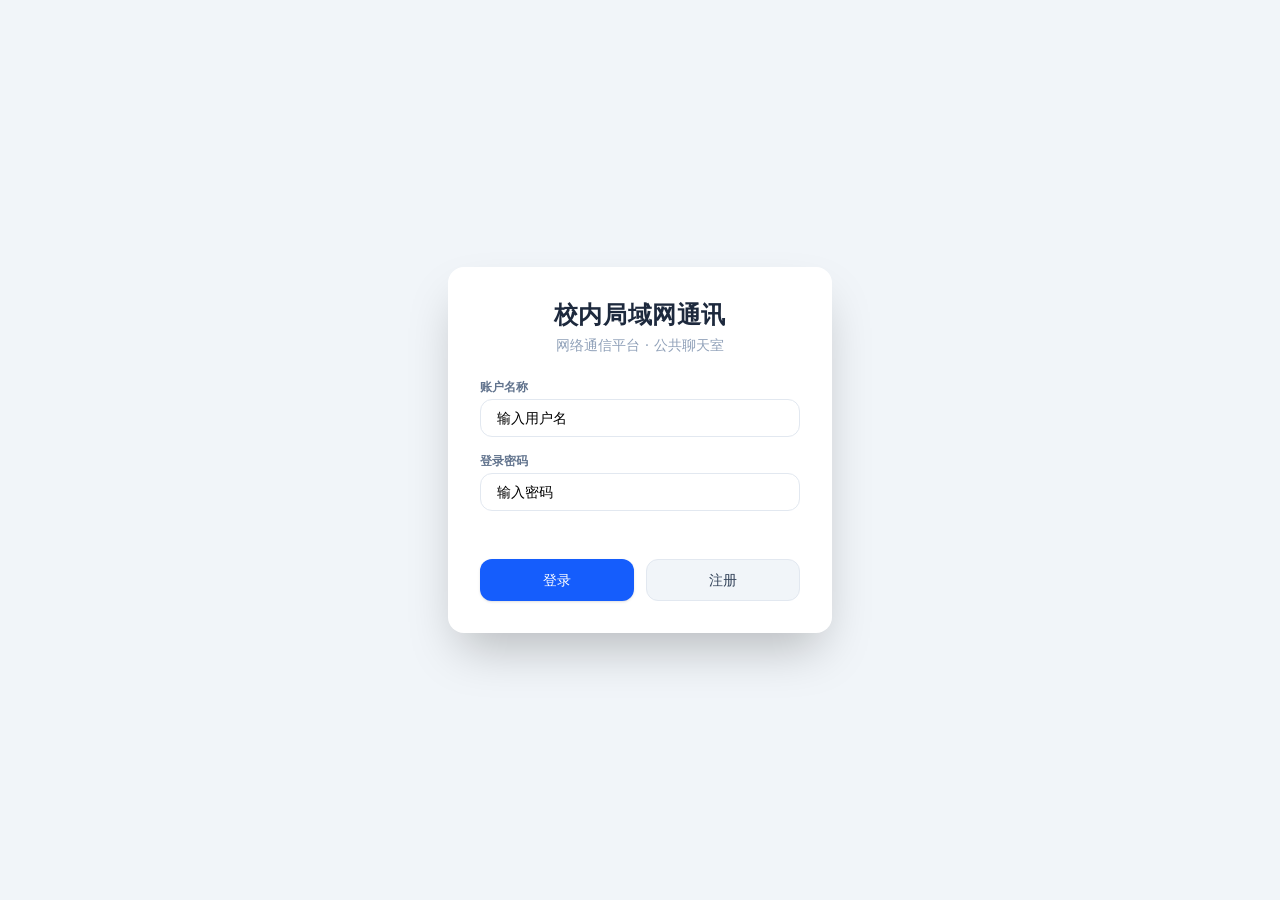
==== accounts.html @ 06215c31 "统一使用lanchat_auth_token，增强登录状态检查和错误日志记录" ====
<!DOCTYPE html>
<html lang="zh-CN">
<head>
    <meta charset="UTF-8">
    <meta name="viewport" content="width=device-width, initial-scale=1.0">
    <title>账户管理</title>
    <script src="./tailwind.js"></script>
    <style>
        * {
            margin: 0;
            padding: 0;
            box-sizing: border-box;
        }

        body {
            font-family: -apple-system, BlinkMacSystemFont, "Segoe UI", Roboto, sans-serif;
            background-size: cover;
            background-position: center;
            background-attachment: fixed;
            height: 100vh;
            display: flex;
            align-items: center;
            justify-content: center;
        }

        .container {
            background: rgba(255, 255, 255, 0.95);
            border-radius: 16px;
            padding: 40px;
            width: 90%;
            max-width: 500px;
            box-shadow: 0 20px 60px rgba(0, 0, 0, 0.3);
            position: relative;
        }

        .profile-section {
            display: flex;
            gap: 20px;
            margin-bottom: 30px;
        }

        .avatar-container {
            flex-shrink: 0;
            position: relative;
        }

        .avatar {
            width: 72px;
            height: 72px;
            border-radius: 50%;
            background: linear-gradient(135deg, #667eea 0%, #764ba2 100%);
            display: flex;
            align-items: center;
            justify-content: center;
            color: white;
            font-size: 28px;
            font-weight: 700;
            background-size: cover;
            background-position: center;
            cursor: pointer;
            border: 3px solid #fff;
            box-shadow: 0 6px 18px rgba(0,0,0,0.12);
            transition: transform 0.18s ease;
        }

        .avatar:hover {
            transform: scale(1.05);
        }

        .info-section {
            display: flex;
            flex-direction: column;
            justify-content: center;
            flex: 1;
        }

        .username-container {
            margin-bottom: 8px;
        }

        .username-label {
            display: none;
            font-size: 12px;
            color: #666;
            margin-bottom: 4px;
        }

        .username {
            font-size: 24px;
            font-weight: 600;
            color: #333;
            outline: none;
            border: none;
            background: transparent;
            width: 100%;
            cursor: pointer;
            padding: 4px 0;
        }

        .username:focus {
            background: rgba(102, 126, 234, 0.1);
            border-radius: 4px;
            padding: 4px 8px;
        }

        .signature-container {
            margin-bottom: 0;
        }

        .signature-label {
            display: none;
            font-size: 12px;
            color: #666;
            margin-bottom: 4px;
        }

        .signature {
            font-size: 14px;
            color: #999;
            outline: none;
            border: none;
            background: transparent;
            width: 100%;
            cursor: pointer;
            padding: 4px 0;
            white-space: nowrap;
            overflow: hidden;
            text-overflow: ellipsis;
        }

        .signature:focus {
            background: rgba(102, 126, 234, 0.1);
            border-radius: 4px;
            padding: 4px 8px;
            white-space: normal;
            overflow: visible;
        }

        .button-group {
            position: absolute;
            bottom: 20px;
            width: calc(100% - 80px);
            display: flex;
            gap: 12px;
            justify-content: space-between;
        }

        .btn {
            padding: 10px 16px;
            border: none;
            border-radius: 8px;
            font-size: 14px;
            font-weight: 500;
            cursor: pointer;
            transition: all 0.2s;
            display: flex;
            align-items: center;
            justify-content: center;
            gap: 6px;
        }

        .btn-modify {
            background: linear-gradient(135deg, #667eea 0%, #764ba2 100%);
            color: white;
        }

        .btn-modify:hover {
            transform: translateY(-2px);
            box-shadow: 0 8px 20px rgba(102, 126, 234, 0.4);
        }

        .btn-save {
            background: linear-gradient(135deg, #667eea 0%, #764ba2 100%);
            color: white;
            margin-left: auto;
        }

        .btn-save:hover:not(:disabled) {
            transform: translateY(-2px);
            box-shadow: 0 8px 20px rgba(102, 126, 234, 0.4);
        }

        .btn-save:disabled {
            opacity: 0.5;
            cursor: not-allowed;
        }

        .btn-back {
            background: #f8fafc;
            color: #374151;
            position: absolute;
            top: 18px;
            left: 18px;
            width: 40px;
            height: 40px;
            padding: 0;
            display: flex;
            align-items: center;
            justify-content: center;
            border-radius: 10px;
            box-shadow: 0 6px 18px rgba(0,0,0,0.08);
            transition: transform 220ms cubic-bezier(.2,.8,.2,1), background 200ms ease, box-shadow 200ms ease;
            will-change: transform;
        }

        .btn-back:hover {
            transform: translateY(-4px) rotate(-6deg) scale(1.02);
            background: linear-gradient(90deg, #ffffff, #f3f4f6);
            box-shadow: 0 10px 26px rgba(0,0,0,0.12);
        }

        .btn-back:active {
            transform: translateY(0) rotate(0) scale(0.985);
            box-shadow: 0 5px 14px rgba(0,0,0,0.08);
        }

        .avatar-upload-btn {
            position: absolute;
            right: -6px;
            bottom: -6px;
            border: none;
            background: #ffffff;
            border-radius: 50%;
            width: 28px;
            height: 28px;
            display: flex;
            align-items: center;
            justify-content: center;
            box-shadow: 0 6px 18px rgba(0,0,0,0.12);
            cursor: pointer;
            transition: transform 0.18s ease;
            font-size: 12px;
        }

        .avatar-upload-btn:hover { transform: translateY(-2px); }

        #backgroundInput {
            display: none;
        }

        .loading-overlay {
            display: none;
            position: fixed;
            top: 0;
            left: 0;
            right: 0;
            bottom: 0;
            background: rgba(0, 0, 0, 0.5);
            z-index: 1000;
        }

        .loading-overlay.show {
            display: flex;
            align-items: center;
            justify-content: center;
        }

        .spinner {
            width: 40px;
            height: 40px;
            border: 4px solid rgba(255, 255, 255, 0.3);
            border-top: 4px solid white;
            border-radius: 50%;
            animation: spin 1s linear infinite;
        }

        @keyframes spin {
            to { transform: rotate(360deg); }
        }

        .toast {
            position: fixed;
            bottom: 20px;
            left: 50%;
            transform: translateX(-50%);
            background: #333;
            color: white;
            padding: 12px 20px;
            border-radius: 8px;
            opacity: 0;
            transition: opacity 0.3s;
            z-index: 999;
        }

        .toast.show {
            opacity: 1;
        }

        .toast.success {
            background: #4caf50;
        }

        .toast.error {
            background: #f44336;
        }
    </style>
</head>
<body>
    <button class="btn-back" id="backBtn" onclick="goBack()">
        <svg width="18" height="18" viewBox="0 0 24 24" fill="none" xmlns="http://www.w3.org/2000/svg">
            <path d="M15 18L9 12L15 6" stroke="currentColor" stroke-width="2" stroke-linecap="round" stroke-linejoin="round"/>
        </svg>
    </button>

    <div class="container">
        <div class="profile-section">
            <div class="avatar-container">
                <div style="position:relative;">
                    <div id="avatarImg" class="avatar" role="img" aria-label="头像"></div>
                    <button id="avatarUploadBtn" class="avatar-upload-btn" title="更换头像">✎</button>
                </div>
            </div>
            <div class="info-section">
                <div class="username-container">
                    <label class="username-label">账号名</label>
                    <input type="text" id="username" class="username" readonly>
                </div>
                <div class="signature-container">
                    <label class="signature-label">个性签名</label>
                    <input type="text" id="signature" class="signature" placeholder="添加个性签名...">
                </div>
            </div>
        </div>
    </div>

    <div class="button-group">
        <div style="display:flex;gap:8px;align-items:center">
            <button class="btn btn-modify" id="changeBgBtn">修改背景</button>
            <button class="btn btn-modify" id="changeAvatarBtn">修改头像</button>
        </div>
        <button class="btn btn-save" id="saveBtn" onclick="saveUserInfo()" disabled>保存</button>
    </div>

    <input type="file" id="backgroundInput" accept="image/*" style="display:none" onchange="uploadBackground(event)">
    <input type="file" id="avatarInput" accept="image/*" style="display:none" onchange="uploadAvatar(event)">

    <div class="loading-overlay" id="loadingOverlay">
        <div class="spinner"></div>
    </div>

    <div class="toast" id="toast"></div>

    <script>
        let currentUser = null;
        let originalSignature = '';
        let backgroundFile = null;
        let avatarFile = null;
        let originalUsername = '';

        function checkForChanges() {
            const saveBtn = document.getElementById('saveBtn');
            if (!saveBtn) return;
            const usernameEl = document.getElementById('username');
            const signatureEl = document.getElementById('signature');
            const username = usernameEl ? (usernameEl.value || '').trim() : '';
            const signature = signatureEl ? (signatureEl.value || '') : '';

            // 禁用条件：无任何改动 或 用户名为空
            const changed = (username !== originalUsername) || (signature !== originalSignature) || !!avatarFile || !!backgroundFile;
            if (!username) {
                saveBtn.disabled = true;
                return;
            }
            saveBtn.disabled = !changed;
        }

        async function init() {
            const urlParams = new URLSearchParams(window.location.search);
            const profileUser = urlParams.get('user'); // 要查看的用户名（可选）

            // 使用与 index.html 一致的 key
            const token = localStorage.getItem('lanchat_auth_token');
            const loggedInUser = localStorage.getItem('lanchat_auth_user');

            // 如果既没有 token 也没有指定要查看的用户，则跳转回登录页
            if (!token && !profileUser) {
                window.location.href = 'index.html';
                return;
            }

            // 编辑模式：当没有传入 profileUser，或 profileUser 与已登录用户相同时，允许编辑
            const editMode = !profileUser || (loggedInUser && profileUser === loggedInUser);

            try {
                let response;
                // 确定要查询的用户名
                let queryUsername = profileUser || loggedInUser;
                
                if (!queryUsername) {
                    showToast('无法确定用户信息', 'error');
                    window.location.href = 'index.html';
                    return;
                }
                
                // 统一使用username参数查询，提高兼容性
                response = await fetch(`/api/user/info?username=${encodeURIComponent(queryUsername)}`, {
                    headers: token ? { 'Authorization': `Bearer ${token}` } : {}
                });

                if (response.ok) {
                    const user = await response.json();
                    currentUser = user;
                    originalSignature = user.signature || '';

                    document.getElementById('username').value = user.username;
                    originalUsername = user.username;
                    document.getElementById('signature').value = user.signature || '';

                    // 设置背景
                    if (user.background_url) {
                        document.body.style.backgroundImage = `url('${user.background_url}')`;
                    } else {
                        document.body.style.background = 'linear-gradient(135deg, #667eea 0%, #764ba2 100%)';
                    }

                    // 设置头像（使用 div 作为头像容器，支持背景图与首字母）
                    const avatarEl = document.getElementById('avatarImg');
                    if (user.avatar_url) {
                        avatarEl.style.backgroundImage = `url('${user.avatar_url}')`;
                        avatarEl.textContent = '';
                    } else {
                        avatarEl.style.backgroundImage = 'linear-gradient(135deg, #667eea 0%, #764ba2 100%)';
                        avatarEl.textContent = user.username.charAt(0).toUpperCase();
                    }

                    // 根据是否为本人决定是否允许编辑和显示控件
                    const usernameEl = document.getElementById('username');
                    const signatureEl = document.getElementById('signature');
                    const changeBgBtn = document.getElementById('changeBgBtn');
                    const changeAvatarBtn = document.getElementById('changeAvatarBtn');
                    const avatarUploadBtn = document.getElementById('avatarUploadBtn');
                    const saveBtn = document.getElementById('saveBtn');

                    if (usernameEl) usernameEl.readOnly = !editMode;
                    if (signatureEl) signatureEl.readOnly = !editMode;

                    if (!editMode) {
                        if (changeBgBtn) changeBgBtn.style.display = 'none';
                        if (changeAvatarBtn) changeAvatarBtn.style.display = 'none';
                        if (avatarUploadBtn) avatarUploadBtn.style.display = 'none';
                        if (saveBtn) saveBtn.style.display = 'none';
                    } else {
                        if (changeBgBtn) changeBgBtn.style.display = '';
                        if (changeAvatarBtn) changeAvatarBtn.style.display = '';
                        if (avatarUploadBtn) avatarUploadBtn.style.display = '';
                        if (saveBtn) saveBtn.style.display = '';
                    }

                    // 初始化保存按钮状态
                    checkForChanges();
                } else {
                    // 不能成功获取用户信息
                    if (profileUser) {
                        // 如果是在查看他人主页，提供降级展示（只显示用户名首字母），并禁用编辑控件
                        showToast('加载用户信息失败，显示公开信息（如有）', 'error');
                        document.getElementById('username').value = profileUser;
                        originalUsername = profileUser;
                        document.getElementById('signature').value = '';
                        const avatarEl = document.getElementById('avatarImg');
                        avatarEl.style.backgroundImage = 'linear-gradient(135deg, #667eea 0%, #764ba2 100%)';
                        avatarEl.textContent = profileUser.charAt(0).toUpperCase();

                        const changeBgBtn = document.getElementById('changeBgBtn');
                        const changeAvatarBtn = document.getElementById('changeAvatarBtn');
                        const avatarUploadBtn = document.getElementById('avatarUploadBtn');
                        const saveBtn = document.getElementById('saveBtn');
                        if (changeBgBtn) changeBgBtn.style.display = 'none';
                        if (changeAvatarBtn) changeAvatarBtn.style.display = 'none';
                        if (avatarUploadBtn) avatarUploadBtn.style.display = 'none';
                        if (saveBtn) saveBtn.style.display = 'none';
                        checkForChanges();
                    } else {
                        showToast('加载用户信息失败', 'error');
                        window.location.href = 'index.html';
                    }
                }
            } catch (error) {
                console.error('Error:', error);
                if (profileUser) {
                    showToast('加载失败，显示公开信息（离线）', 'error');
                    document.getElementById('username').value = profileUser;
                    originalUsername = profileUser;
                    document.getElementById('signature').value = '';
                    const avatarEl = document.getElementById('avatarImg');
                    avatarEl.style.backgroundImage = 'linear-gradient(135deg, #667eea 0%, #764ba2 100%)';
                    avatarEl.textContent = profileUser.charAt(0).toUpperCase();
                    const changeBgBtn = document.getElementById('changeBgBtn');
                    const changeAvatarBtn = document.getElementById('changeAvatarBtn');
                    const avatarUploadBtn = document.getElementById('avatarUploadBtn');
                    const saveBtn = document.getElementById('saveBtn');
                    if (changeBgBtn) changeBgBtn.style.display = 'none';
                    if (changeAvatarBtn) changeAvatarBtn.style.display = 'none';
                    if (avatarUploadBtn) avatarUploadBtn.style.display = 'none';
                    if (saveBtn) saveBtn.style.display = 'none';
                    checkForChanges();
                } else {
                    showToast('加载失败，请重试', 'error');
                    window.location.href = 'index.html';
                }
            }
        }

        async function saveUserInfo() {
            const token = localStorage.getItem('lanchat_auth_token');
            const signature = document.getElementById('signature').value;
            const username = document.getElementById('username').value.trim();

            // 检查登录状态
            if (!token) {
                console.error('Token 缺失。localStorage 内容:', {
                    token: localStorage.getItem('lanchat_auth_token'),
                    user: localStorage.getItem('lanchat_auth_user'),
                    allKeys: Object.keys(localStorage)
                });
                showToast('登录已过期，请重新登录', 'error');
                setTimeout(() => {
                    window.location.href = 'index.html';
                }, 1500);
                return;
            }

            // 检查是否有改动（用户名/签名/头像/背景）
            if (username === originalUsername && signature === originalSignature && !avatarFile && !backgroundFile) {
                showToast('没有改动', 'error');
                return;
            }

            showLoading(true);

            try {
                // 保存用户名和签名
                if (username !== originalUsername) {
                    if (!username) {
                        showToast('用户名不能为空', 'error');
                        showLoading(false);
                        return;
                    }
                    const resp = await fetch('/api/user/update', {
                        method: 'POST',
                        headers: {
                            'Authorization': `Bearer ${token}`,
                            'Content-Type': 'application/json'
                        },
                        body: JSON.stringify({ username })
                    });

                    if (!resp.ok) {
                        showToast('更新用户名失败', 'error');
                        showLoading(false);
                        return;
                    }
                    originalUsername = username;
                }

                if (signature !== originalSignature) {
                    const response = await fetch('/api/user/update', {
                        method: 'POST',
                        headers: {
                            'Authorization': `Bearer ${token}`,
                            'Content-Type': 'application/json'
                        },
                        body: JSON.stringify({ signature })
                    });

                    if (!response.ok) {
                        showToast('更新签名失败', 'error');
                        showLoading(false);
                        return;
                    }
                    originalSignature = signature;
                }

                // 保存头像（如果有新上传的）
                if (avatarFile) {
                    const formA = new FormData();
                    formA.append('avatar', avatarFile);
                    const respA = await fetch('/api/user/avatar', {
                        method: 'POST',
                        headers: { 'Authorization': `Bearer ${token}` },
                        body: formA
                    });
                    if (!respA.ok) {
                        showToast('上传头像失败', 'error');
                        showLoading(false);
                        return;
                    }
                    avatarFile = null;
                }

                // 保存背景（如果有新上传的）
                if (backgroundFile) {
                    const formB = new FormData();
                    formB.append('background', backgroundFile);
                    const respB = await fetch('/api/user/background', {
                        method: 'POST',
                        headers: { 'Authorization': `Bearer ${token}` },
                        body: formB
                    });
                    if (!respB.ok) {
                        showToast('上传背景失败', 'error');
                        showLoading(false);
                        return;
                    }
                    backgroundFile = null;
                }

                showToast('保存成功', 'success');
            } catch (err) {
                console.error(err);
                showToast('保存失败，请重试', 'error');
            } finally {
                showLoading(false);
            }
        }

        // 绑定交互控件（脚本在 body 末尾加载，元素已存在）
        document.getElementById('changeBgBtn').addEventListener('click', () => document.getElementById('backgroundInput').click());
        document.getElementById('changeAvatarBtn').addEventListener('click', () => document.getElementById('avatarInput').click());
        document.getElementById('avatarUploadBtn').addEventListener('click', () => document.getElementById('avatarInput').click());
        // 允许编辑用户名
        const usernameEl = document.getElementById('username');
        const signatureEl = document.getElementById('signature');
        if (usernameEl) {
            usernameEl.removeAttribute('readonly');
            usernameEl.addEventListener('input', checkForChanges);
        }
        if (signatureEl) {
            signatureEl.addEventListener('input', checkForChanges);
        }
        // 初始按钮状态
        const saveBtn = document.getElementById('saveBtn');
        if (saveBtn) saveBtn.disabled = true;

        async function uploadBackground(event) {
            const file = event.target.files[0];
            if (!file) return;

            // 验证文件类型
            if (!file.type.startsWith('image/')) {
                showToast('请选择图片文件', 'error');
                return;
            }

            // 验证文件大小（限制5MB）
            if (file.size > 5 * 1024 * 1024) {
                showToast('图片大小不能超过5MB', 'error');
                return;
            }

            // 预览背景
            const reader = new FileReader();
            reader.onload = (e) => {
                document.body.style.backgroundImage = `url('${e.target.result}')`;
                backgroundFile = file;
                checkForChanges();
            };
            reader.readAsDataURL(file);

            // 清空input以便下次选择相同文件
            event.target.value = '';
        }

        async function uploadAvatar(event) {
            const file = event.target.files[0];
            if (!file) return;

            if (!file.type.startsWith('image/')) {
                showToast('请选择图片文件', 'error');
                return;
            }

            if (file.size > 5 * 1024 * 1024) {
                showToast('图片大小不能超过5MB', 'error');
                return;
            }

            const reader = new FileReader();
            reader.onload = (e) => {
                const avatarEl = document.getElementById('avatarImg');
                avatarEl.style.backgroundImage = `url('${e.target.result}')`;
                avatarEl.textContent = '';
                avatarFile = file;
                checkForChanges();
            };
            reader.readAsDataURL(file);

            event.target.value = '';
        }

        function showLoading(show) {
            const overlay = document.getElementById('loadingOverlay');
            if (show) {
                overlay.classList.add('show');
                document.getElementById('saveBtn').disabled = true;
            } else {
                overlay.classList.remove('show');
                // 恢复根据改动计算的保存按钮状态
                checkForChanges();
            }
        }

        function showToast(message, type = 'success') {
            const toast = document.getElementById('toast');
            toast.textContent = message;
            toast.className = `toast ${type} show`;
            setTimeout(() => {
                toast.classList.remove('show');
            }, 3000);
        }

        function goBack() {
            window.location.href = 'index.html';
        }

        // 页面加载时初始化
        document.addEventListener('DOMContentLoaded', init);
    </script>
</body>
</html>
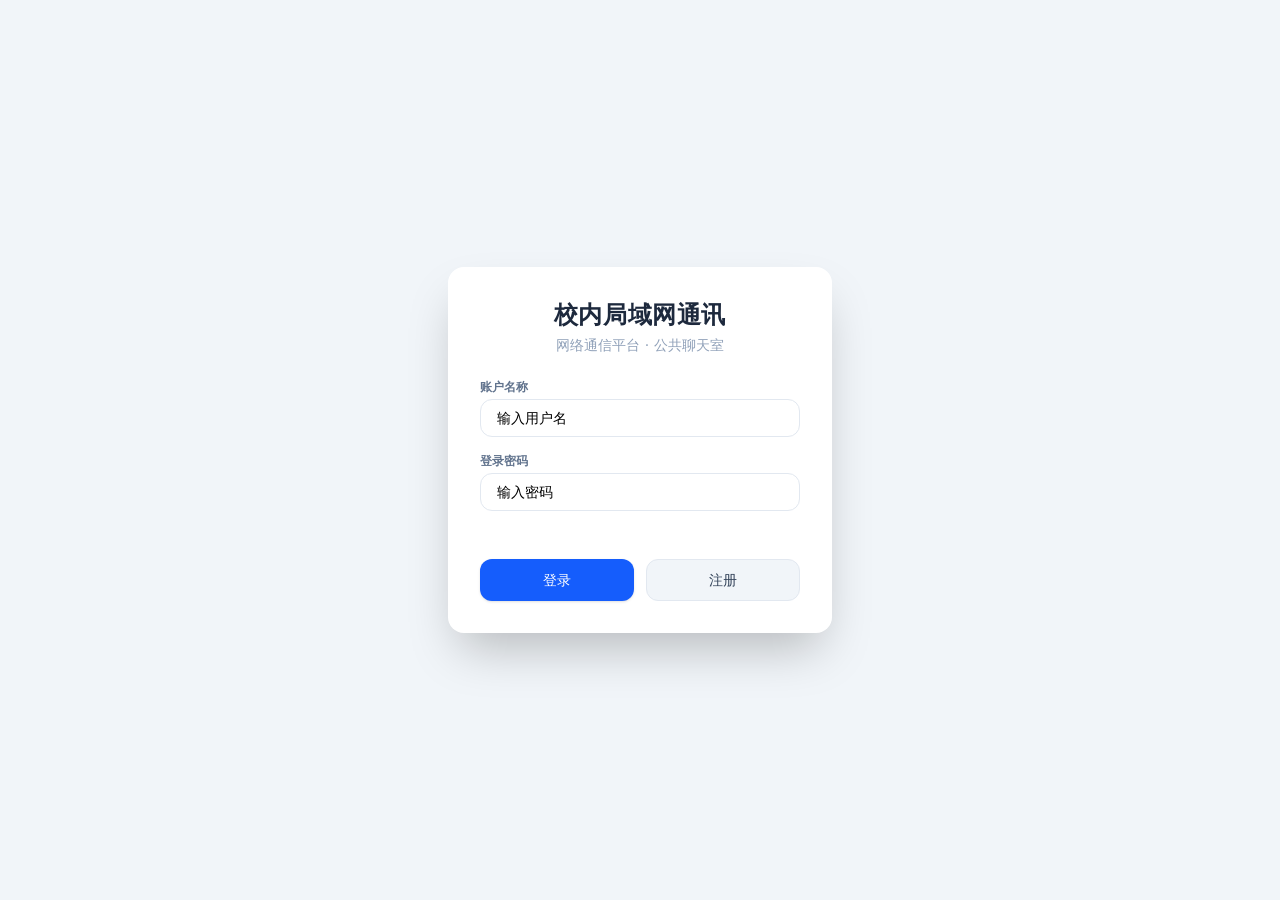
==== commit 4f16cb89: "优化账户管理页面按钮布局，增强样式一致性和用户体验" ====
--- a/accounts.html
+++ b/accounts.html
@@ -2,298 +2,12 @@
 <html lang="zh-CN">
 <head>
     <meta charset="UTF-8">
-    <meta name="viewport" content="width=device-width, initial-scale=1.0">
+    <meta name="viewport" content="width=device-width, initial-scale=1.0, viewport-fit=cover, maximum-scale=5.0, user-scalable=yes">
     <title>账户管理</title>
+    <script src="./viewport-adapter.js"></script>
     <script src="./tailwind.js"></script>
-    <style>
-        * {
-            margin: 0;
-            padding: 0;
-            box-sizing: border-box;
-        }
-
-        body {
-            font-family: -apple-system, BlinkMacSystemFont, "Segoe UI", Roboto, sans-serif;
-            background-size: cover;
-            background-position: center;
-            background-attachment: fixed;
-            height: 100vh;
-            display: flex;
-            align-items: center;
-            justify-content: center;
-        }
-
-        .container {
-            background: rgba(255, 255, 255, 0.95);
-            border-radius: 16px;
-            padding: 40px;
-            width: 90%;
-            max-width: 500px;
-            box-shadow: 0 20px 60px rgba(0, 0, 0, 0.3);
-            position: relative;
-        }
-
-        .profile-section {
-            display: flex;
-            gap: 20px;
-            margin-bottom: 30px;
-        }
-
-        .avatar-container {
-            flex-shrink: 0;
-            position: relative;
-        }
-
-        .avatar {
-            width: 72px;
-            height: 72px;
-            border-radius: 50%;
-            background: linear-gradient(135deg, #667eea 0%, #764ba2 100%);
-            display: flex;
-            align-items: center;
-            justify-content: center;
-            color: white;
-            font-size: 28px;
-            font-weight: 700;
-            background-size: cover;
-            background-position: center;
-            cursor: pointer;
-            border: 3px solid #fff;
-            box-shadow: 0 6px 18px rgba(0,0,0,0.12);
-            transition: transform 0.18s ease;
-        }
-
-        .avatar:hover {
-            transform: scale(1.05);
-        }
-
-        .info-section {
-            display: flex;
-            flex-direction: column;
-            justify-content: center;
-            flex: 1;
-        }
-
-        .username-container {
-            margin-bottom: 8px;
-        }
-
-        .username-label {
-            display: none;
-            font-size: 12px;
-            color: #666;
-            margin-bottom: 4px;
-        }
-
-        .username {
-            font-size: 24px;
-            font-weight: 600;
-            color: #333;
-            outline: none;
-            border: none;
-            background: transparent;
-            width: 100%;
-            cursor: pointer;
-            padding: 4px 0;
-        }
-
-        .username:focus {
-            background: rgba(102, 126, 234, 0.1);
-            border-radius: 4px;
-            padding: 4px 8px;
-        }
-
-        .signature-container {
-            margin-bottom: 0;
-        }
-
-        .signature-label {
-            display: none;
-            font-size: 12px;
-            color: #666;
-            margin-bottom: 4px;
-        }
-
-        .signature {
-            font-size: 14px;
-            color: #999;
-            outline: none;
-            border: none;
-            background: transparent;
-            width: 100%;
-            cursor: pointer;
-            padding: 4px 0;
-            white-space: nowrap;
-            overflow: hidden;
-            text-overflow: ellipsis;
-        }
-
-        .signature:focus {
-            background: rgba(102, 126, 234, 0.1);
-            border-radius: 4px;
-            padding: 4px 8px;
-            white-space: normal;
-            overflow: visible;
-        }
-
-        .button-group {
-            position: absolute;
-            bottom: 20px;
-            width: calc(100% - 80px);
-            display: flex;
-            gap: 12px;
-            justify-content: space-between;
-        }
-
-        .btn {
-            padding: 10px 16px;
-            border: none;
-            border-radius: 8px;
-            font-size: 14px;
-            font-weight: 500;
-            cursor: pointer;
-            transition: all 0.2s;
-            display: flex;
-            align-items: center;
-            justify-content: center;
-            gap: 6px;
-        }
-
-        .btn-modify {
-            background: linear-gradient(135deg, #667eea 0%, #764ba2 100%);
-            color: white;
-        }
-
-        .btn-modify:hover {
-            transform: translateY(-2px);
-            box-shadow: 0 8px 20px rgba(102, 126, 234, 0.4);
-        }
-
-        .btn-save {
-            background: linear-gradient(135deg, #667eea 0%, #764ba2 100%);
-            color: white;
-            margin-left: auto;
-        }
-
-        .btn-save:hover:not(:disabled) {
-            transform: translateY(-2px);
-            box-shadow: 0 8px 20px rgba(102, 126, 234, 0.4);
-        }
-
-        .btn-save:disabled {
-            opacity: 0.5;
-            cursor: not-allowed;
-        }
-
-        .btn-back {
-            background: #f8fafc;
-            color: #374151;
-            position: absolute;
-            top: 18px;
-            left: 18px;
-            width: 40px;
-            height: 40px;
-            padding: 0;
-            display: flex;
-            align-items: center;
-            justify-content: center;
-            border-radius: 10px;
-            box-shadow: 0 6px 18px rgba(0,0,0,0.08);
-            transition: transform 220ms cubic-bezier(.2,.8,.2,1), background 200ms ease, box-shadow 200ms ease;
-            will-change: transform;
-        }
-
-        .btn-back:hover {
-            transform: translateY(-4px) rotate(-6deg) scale(1.02);
-            background: linear-gradient(90deg, #ffffff, #f3f4f6);
-            box-shadow: 0 10px 26px rgba(0,0,0,0.12);
-        }
-
-        .btn-back:active {
-            transform: translateY(0) rotate(0) scale(0.985);
-            box-shadow: 0 5px 14px rgba(0,0,0,0.08);
-        }
-
-        .avatar-upload-btn {
-            position: absolute;
-            right: -6px;
-            bottom: -6px;
-            border: none;
-            background: #ffffff;
-            border-radius: 50%;
-            width: 28px;
-            height: 28px;
-            display: flex;
-            align-items: center;
-            justify-content: center;
-            box-shadow: 0 6px 18px rgba(0,0,0,0.12);
-            cursor: pointer;
-            transition: transform 0.18s ease;
-            font-size: 12px;
-        }
-
-        .avatar-upload-btn:hover { transform: translateY(-2px); }
-
-        #backgroundInput {
-            display: none;
-        }
-
-        .loading-overlay {
-            display: none;
-            position: fixed;
-            top: 0;
-            left: 0;
-            right: 0;
-            bottom: 0;
-            background: rgba(0, 0, 0, 0.5);
-            z-index: 1000;
-        }
-
-        .loading-overlay.show {
-            display: flex;
-            align-items: center;
-            justify-content: center;
-        }
-
-        .spinner {
-            width: 40px;
-            height: 40px;
-            border: 4px solid rgba(255, 255, 255, 0.3);
-            border-top: 4px solid white;
-            border-radius: 50%;
-            animation: spin 1s linear infinite;
-        }
-
-        @keyframes spin {
-            to { transform: rotate(360deg); }
-        }
-
-        .toast {
-            position: fixed;
-            bottom: 20px;
-            left: 50%;
-            transform: translateX(-50%);
-            background: #333;
-            color: white;
-            padding: 12px 20px;
-            border-radius: 8px;
-            opacity: 0;
-            transition: opacity 0.3s;
-            z-index: 999;
-        }
-
-        .toast.show {
-            opacity: 1;
-        }
-
-        .toast.success {
-            background: #4caf50;
-        }
-
-        .toast.error {
-            background: #f44336;
-        }
-    </style>
+    <link rel="stylesheet" href="./accounts-desktop.css" media="(min-width: 768px)">
+    <link rel="stylesheet" href="./accounts-mobile.css" media="(max-width: 767px)">
 </head>
 <body>
     <button class="btn-back" id="backBtn" onclick="goBack()">
@@ -321,14 +35,14 @@
                 </div>
             </div>
         </div>
-    </div>
-
-    <div class="button-group">
-        <div style="display:flex;gap:8px;align-items:center">
-            <button class="btn btn-modify" id="changeBgBtn">修改背景</button>
-            <button class="btn btn-modify" id="changeAvatarBtn">修改头像</button>
+
+        <div class="button-group">
+            <div style="display:flex; gap:12px; width:100%;">
+                <button class="btn btn-modify" id="changeBgBtn">修改背景</button>
+                <button class="btn btn-modify" id="changeAvatarBtn">修改头像</button>
+            </div>
+            <button class="btn btn-save" id="saveBtn" onclick="saveUserInfo()" disabled>保存</button>
         </div>
-        <button class="btn btn-save" id="saveBtn" onclick="saveUserInfo()" disabled>保存</button>
     </div>
 
     <input type="file" id="backgroundInput" accept="image/*" style="display:none" onchange="uploadBackground(event)">
--- a/accounts-desktop.css
+++ b/accounts-desktop.css
@@ -0,0 +1,239 @@
+/* Desktop CSS - 极致轻奢·垂直毛玻璃个人名片 */
+
+* {
+    margin: 0;
+    padding: 0;
+    box-sizing: border-box;
+}
+
+body {
+    font-family: -apple-system, BlinkMacSystemFont, "SF Pro Display", "Helvetica Neue", sans-serif;
+    background-size: cover;
+    background-position: center;
+    background-attachment: fixed;
+    height: 100vh;
+    display: flex;
+    align-items: center;
+    justify-content: center;
+    overflow: hidden;
+}
+
+/* 彻底告别"无限拉伸的长条"，收束为 400px 黄金比例的精致卡片 */
+.container {
+    background: rgba(255, 255, 255, 0.65);
+    backdrop-filter: blur(24px) saturate(190%);
+    -webkit-backdrop-filter: blur(24px) saturate(190%);
+    border: 1px solid rgba(255, 255, 255, 0.45);
+    border-radius: 28px;
+    padding: 45px 36px 36px 36px;
+    width: 100%;
+    max-width: 400px;
+    box-shadow: 0 30px 70px rgba(0, 0, 0, 0.15), 
+                inset 0 1px 1px rgba(255, 255, 255, 0.4);
+    display: flex;
+    flex-direction: column;
+    gap: 36px;
+    position: relative;
+}
+
+/* 改为垂直中轴对称布局 */
+.profile-section {
+    display: flex;
+    flex-direction: column;
+    align-items: center;
+    gap: 24px;
+}
+
+.avatar-container {
+    flex-shrink: 0;
+    position: relative;
+}
+
+.avatar {
+    width: 96px;
+    height: 96px;
+    border-radius: 50%;
+    background: linear-gradient(135deg, #667eea 0%, #764ba2 100%);
+    display: flex;
+    align-items: center;
+    justify-content: center;
+    color: white;
+    font-size: 36px;
+    font-weight: 700;
+    background-size: cover;
+    background-position: center;
+    border: 4px solid rgba(255, 255, 255, 0.9);
+    box-shadow: 0 10px 24px rgba(118, 75, 162, 0.18);
+    transition: transform 0.4s cubic-bezier(0.175, 0.885, 0.32, 1.275);
+}
+
+.avatar:hover {
+    transform: scale(1.04);
+}
+
+/* 文字与输入框全面居中对齐 */
+.info-section {
+    width: 100%;
+    display: flex;
+    flex-direction: column;
+    gap: 16px;
+    text-align: center;
+}
+
+.username-label, .signature-label {
+    display: block;
+    font-size: 11px;
+    text-transform: uppercase;
+    letter-spacing: 1.5px;
+    color: rgba(0, 0, 0, 0.4);
+    margin-bottom: 4px;
+}
+
+.username, .signature {
+    font-size: 24px;
+    font-weight: 600;
+    color: #1d1d1f;
+    outline: none;
+    border: none;
+    border-bottom: 1px solid rgba(0, 0, 0, 0.06);
+    background: transparent;
+    width: 100%;
+    padding: 6px 0;
+    text-align: center;
+    transition: border-color 0.3s ease;
+}
+
+.signature {
+    font-size: 14px;
+    color: #515154;
+    font-weight: 400;
+    white-space: nowrap;
+    overflow: hidden;
+    text-overflow: ellipsis;
+}
+
+.username:focus, .signature:focus {
+    border-bottom-color: #667eea;
+}
+
+/* 按钮组内嵌样式 */
+.button-group {
+    width: 100%;
+    display: flex;
+    flex-direction: column;
+    gap: 12px;
+}
+
+.btn {
+    padding: 12px 16px;
+    border: none;
+    border-radius: 14px;
+    font-size: 14px;
+    font-weight: 600;
+    cursor: pointer;
+    display: flex;
+    align-items: center;
+    justify-content: center;
+    gap: 6px;
+    transition: transform 0.4s cubic-bezier(0.175, 0.885, 0.32, 1.275), 
+                box-shadow 0.3s ease, background-color 0.2s ease;
+}
+
+.btn-modify {
+    background: rgba(255, 255, 255, 0.5);
+    border: 1px solid rgba(0, 0, 0, 0.03);
+    color: #3a3a3c;
+    flex: 1;
+}
+
+.btn-modify:hover {
+    background: #ffffff;
+    transform: translateY(-2px);
+    box-shadow: 0 6px 16px rgba(0, 0, 0, 0.06);
+}
+
+.btn-modify:active {
+    transform: scale(0.96);
+}
+
+.btn-save {
+    background: linear-gradient(135deg, #667eea 0%, #764ba2 100%);
+    color: white;
+    width: 100%;
+    box-shadow: 0 6px 20px rgba(102, 126, 234, 0.2);
+}
+
+.btn-save:hover:not(:disabled) {
+    transform: translateY(-2px);
+    box-shadow: 0 8px 24px rgba(102, 126, 234, 0.4);
+}
+
+.btn-save:disabled {
+    opacity: 0.4;
+    background: #a0aec0;
+    box-shadow: none;
+    cursor: not-allowed;
+}
+
+/* 返回按钮 */
+.btn-back {
+    background: rgba(255, 255, 255, 0.6);
+    backdrop-filter: blur(10px);
+    border: 1px solid rgba(255, 255, 255, 0.4);
+    color: #1d1d1f;
+    position: absolute;
+    top: 24px;
+    left: 24px;
+    width: 44px;
+    height: 44px;
+    display: flex;
+    align-items: center;
+    justify-content: center;
+    border-radius: 14px;
+    box-shadow: 0 4px 12px rgba(0, 0, 0, 0.08);
+    transition: all 0.3s ease;
+}
+
+.btn-back:hover {
+    transform: translateX(-3px);
+    background: #ffffff;
+}
+
+/* 头像小铅笔 */
+.avatar-upload-btn {
+    position: absolute;
+    right: -2px;
+    bottom: -2px;
+    border: 1px solid rgba(255, 255, 255, 0.8);
+    background: rgba(255, 255, 255, 0.9);
+    border-radius: 50%;
+    width: 32px;
+    height: 32px;
+    display: flex;
+    align-items: center;
+    justify-content: center;
+    box-shadow: 0 4px 12px rgba(0, 0, 0, 0.12);
+    cursor: pointer;
+    transition: transform 0.4s cubic-bezier(0.34, 1.56, 0.64, 1);
+}
+
+.avatar-upload-btn:hover {
+    transform: scale(1.15) rotate(15deg);
+}
+
+/* 全局弹窗与等待动效保持高级感 */
+.loading-overlay {
+    display: none;
+    position: fixed;
+    inset: 0;
+    background: rgba(10, 10, 12, 0.4);
+    backdrop-filter: blur(8px);
+    z-index: 1000;
+}
+.loading-overlay.show { display: flex; align-items: center; justify-content: center; }
+.spinner { width: 40px; height: 40px; border: 4px solid rgba(255,255,255,0.2); border-top: 4px solid #667eea; border-radius: 50%; animation: spin 0.8s linear infinite; }
+@keyframes spin { to { transform: rotate(360deg); } }
+.toast { position: fixed; bottom: 30px; left: 50%; transform: translate(-50%, 30px); background: rgba(26, 26, 26, 0.9); color: white; padding: 12px 24px; border-radius: 12px; opacity: 0; transition: all 0.3s ease; z-index: 999; }
+.toast.show { opacity: 1; transform: translate(-50%, 0); }
+.toast.success { background: #34c759; }
+.toast.error { background: #ff3b30; }
--- a/accounts-mobile.css
+++ b/accounts-mobile.css
@@ -0,0 +1,290 @@
+/* Mobile CSS - 账户管理页手机版高级样式 */
+
+* {
+    margin: 0;
+    padding: 0;
+    box-sizing: border-box;
+}
+
+html, body {
+    width: 100%;
+    min-height: 100%;
+}
+
+body {
+    font-family: -apple-system, BlinkMacSystemFont, "SF Pro Text", "Segoe UI", Roboto, sans-serif;
+    background-size: cover;
+    background-position: center;
+    background-attachment: scroll;
+    min-height: 100vh;
+    display: flex;
+    flex-direction: column; /* 核心修复：强制垂直沙漏排版 */
+    align-items: center;    /* 核心修复：保证容器完美居中 */
+    justify-content: flex-start;
+    padding: 84px 20px 40px 20px; /* 留出顶部固定返回键的呼吸空间 */
+    gap: 20px;
+}
+
+/* 移动端轻量毛玻璃 */
+.container {
+    background: rgba(255, 255, 255, 0.75);
+    backdrop-filter: blur(20px) saturate(180%);
+    -webkit-backdrop-filter: blur(20px) saturate(180%);
+    border: 1px solid rgba(255, 255, 255, 0.5);
+    border-radius: 20px;
+    padding: 24px;
+    width: 100%;
+    max-width: 100%;
+    box-shadow: 0 12px 32px rgba(0, 0, 0, 0.12);
+}
+
+.profile-section {
+    display: flex;
+    flex-direction: column;
+    align-items: center;
+    gap: 16px;
+}
+
+.avatar-container {
+    flex-shrink: 0;
+    position: relative;
+}
+
+.avatar {
+    width: 76px;
+    height: 76px;
+    border-radius: 50%;
+    background: linear-gradient(135deg, #667eea 0%, #764ba2 100%);
+    display: flex;
+    align-items: center;
+    justify-content: center;
+    color: white;
+    font-size: 28px;
+    font-weight: 700;
+    background-size: cover;
+    background-position: center;
+    border: 3px solid #fff;
+    box-shadow: 0 6px 20px rgba(0, 0, 0, 0.1);
+}
+
+.info-section {
+    width: 100%;
+    display: flex;
+    flex-direction: column;
+    gap: 12px;
+}
+
+.username-container, .signature-container {
+    width: 100%;
+    display: flex;
+    flex-direction: column;
+    align-items: center;
+}
+
+.username-label, .signature-label {
+    display: block;
+    font-size: 11px;
+    color: rgba(0, 0, 0, 0.35);
+    letter-spacing: 0.5px;
+    margin-bottom: 2px;
+}
+
+.username {
+    font-size: 20px;
+    font-weight: 600;
+    color: #1d1d1f;
+    text-align: center;
+    outline: none;
+    border: none;
+    border-bottom: 1px solid rgba(0, 0, 0, 0.04);
+    background: transparent;
+    width: 80%;
+    padding: 6px 0;
+    transition: border-color 0.3s ease;
+}
+
+.username:focus {
+    border-bottom-color: #667eea;
+}
+
+.signature {
+    font-size: 13px;
+    color: #6b7280;
+    outline: none;
+    border: none;
+    border-bottom: 1px solid rgba(0, 0, 0, 0.04);
+    background: transparent;
+    width: 90%;
+    padding: 6px 0;
+    text-align: center;
+    transition: border-color 0.3s ease;
+}
+
+.signature:focus {
+    border-bottom-color: #667eea;
+}
+
+/* 移动端自适应按钮组 */
+.button-group {
+    width: 100%;
+    display: flex;
+    flex-direction: column; /* 纵向排列更符合全面屏大手机的单手操作习惯 */
+    gap: 12px;
+}
+
+/* 按钮尺寸与间距精调 */
+.button-group > div {
+    display: flex;
+    width: 100%;
+    gap: 12px;
+}
+
+.btn {
+    padding: 14px 16px;
+    border: none;
+    border-radius: 14px;
+    font-size: 14px;
+    font-weight: 600;
+    display: flex;
+    align-items: center;
+    justify-content: center;
+    gap: 6px;
+    -webkit-tap-highlight-color: transparent; /* 清除移动端点击高亮 */
+}
+
+.btn-modify {
+    background: rgba(255, 255, 255, 0.8);
+    border: 1px solid rgba(255, 255, 255, 0.6);
+    color: #3a3a3c;
+    flex: 1;
+    transition: transform 0.3s cubic-bezier(0.25, 1, 0.5, 1),
+                background-color 0.2s ease,
+                box-shadow 0.3s ease;
+}
+
+.btn-modify:active {
+    background: rgba(242, 242, 247, 0.95);
+    transform: scale(0.94) translateY(1px);
+    box-shadow: 0 2px 6px rgba(0, 0, 0, 0.04), 
+                inset 0 1px 3px rgba(0, 0, 0, 0.03);
+    transition: transform 0.05s linear;
+}
+
+.btn-save {
+    background: linear-gradient(135deg, #667eea 0%, #764ba2 100%);
+    color: white;
+    width: 100%;
+    box-shadow: 0 4px 16px rgba(102, 126, 234, 0.25);
+}
+
+.btn-save:active:not(:disabled) {
+    transform: scale(0.98);
+    opacity: 0.9;
+}
+
+.btn-save:disabled {
+    background: #c7c7cc;
+    color: #f2f2f7;
+    box-shadow: none;
+    opacity: 0.6;
+}
+
+/* 返回按钮全面屏安全区适配 */
+.btn-back {
+    background: rgba(255, 255, 255, 0.8);
+    backdrop-filter: blur(10px);
+    -webkit-backdrop-filter: blur(10px);
+    border: 1px solid rgba(0, 0, 0, 0.05);
+    color: #1d1d1f;
+    position: fixed;
+    top: calc(12px + env(safe-area-inset-top)); /* 智能规避刘海屏/挖孔屏区域 */
+    left: 16px;
+    width: 40px;
+    height: 40px;
+    display: flex;
+    align-items: center;
+    justify-content: center;
+    border-radius: 12px;
+    box-shadow: 0 4px 12px rgba(0, 0, 0, 0.1);
+    z-index: 10;
+}
+
+.avatar-upload-btn {
+    position: absolute;
+    right: -2px;
+    bottom: -2px;
+    border: 1px solid rgba(0,0,0,0.05);
+    background: #fff;
+    border-radius: 50%;
+    width: 28px;
+    height: 28px;
+    display: flex;
+    align-items: center;
+    justify-content: center;
+    box-shadow: 0 4px 10px rgba(0, 0, 0, 0.15);
+    font-size: 12px;
+    transition: transform 0.3s cubic-bezier(0.34, 1.56, 0.64, 1), 
+                box-shadow 0.2s ease;
+}
+
+.avatar-upload-btn:active {
+    transform: scale(0.85) rotate(10deg);
+    background: #e5e5ea;
+    box-shadow: 0 2px 6px rgba(0, 0, 0, 0.1);
+    transition: transform 0.05s ease;
+}
+
+.loading-overlay {
+    display: none;
+    position: fixed;
+    inset: 0;
+    background: rgba(0, 0, 0, 0.4);
+    backdrop-filter: blur(5px);
+    z-index: 1000;
+}
+
+.loading-overlay.show {
+    display: flex;
+    align-items: center;
+    justify-content: center;
+}
+
+.spinner {
+    width: 36px;
+    height: 36px;
+    border: 3px solid rgba(255, 255, 255, 0.3);
+    border-top: 3px solid white;
+    border-radius: 50%;
+    animation: spin 0.8s linear infinite;
+}
+
+@keyframes spin {
+    to { transform: rotate(360deg); }
+}
+
+.toast {
+    position: fixed;
+    left: 20px;
+    right: 20px;
+    bottom: calc(20px + env(safe-area-inset-bottom));
+    background: rgba(0, 0, 0, 0.85);
+    backdrop-filter: blur(10px);
+    color: white;
+    padding: 14px 16px;
+    border-radius: 14px;
+    opacity: 0;
+    transform: translateY(20px);
+    transition: all 0.3s cubic-bezier(0.1, 0.8, 0.3, 1);
+    z-index: 999;
+    text-align: center;
+    font-size: 13px;
+    box-shadow: 0 8px 24px rgba(0,0,0,0.15);
+}
+
+.toast.show {
+    opacity: 1;
+    transform: translateY(0);
+}
+
+.toast.success { background: #34c759; }
+.toast.error { background: #ff3b30; }
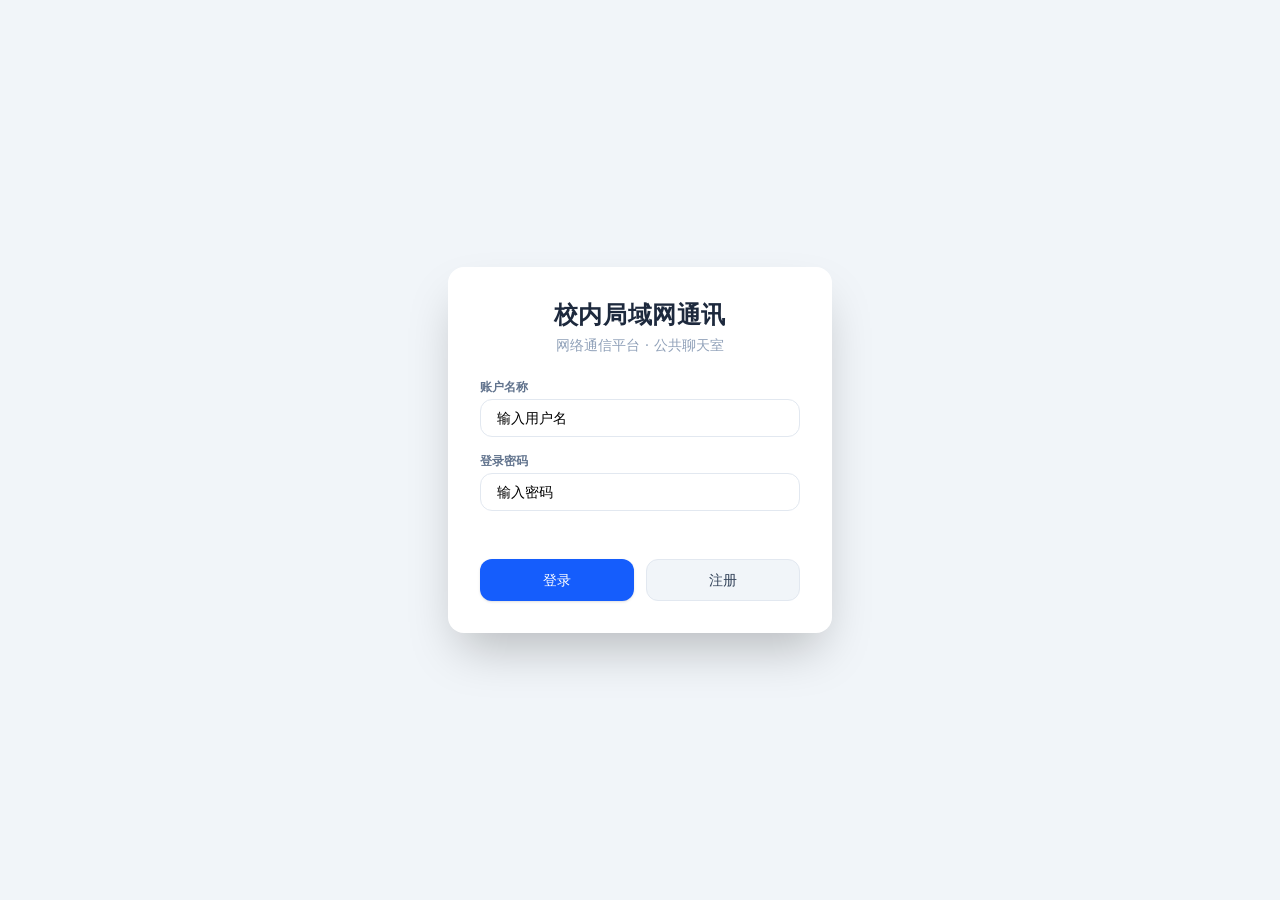
==== commit 455aa8d5: "增强管理员接口的安全性，添加权限检查以防止未授权访问" ====
--- a/accounts.html
+++ b/accounts.html
@@ -80,9 +80,8 @@
 
         async function init() {
             const urlParams = new URLSearchParams(window.location.search);
-            const profileUser = urlParams.get('user'); // 要查看的用户名（可选）
-
-            // 使用与 index.html 一致的 key
+            const profileUser = urlParams.get('user');
+
             const token = localStorage.getItem('lanchat_auth_token');
             const loggedInUser = localStorage.getItem('lanchat_auth_user');
 
@@ -92,7 +91,6 @@
                 return;
             }
 
-            // 编辑模式：当没有传入 profileUser，或 profileUser 与已登录用户相同时，允许编辑
             const editMode = !profileUser || (loggedInUser && profileUser === loggedInUser);
 
             try {
@@ -106,7 +104,7 @@
                     return;
                 }
                 
-                // 统一使用username参数查询，提高兼容性
+                // 使用username参数查询
                 response = await fetch(`/api/user/info?username=${encodeURIComponent(queryUsername)}`, {
                     headers: token ? { 'Authorization': `Bearer ${token}` } : {}
                 });
@@ -127,7 +125,7 @@
                         document.body.style.background = 'linear-gradient(135deg, #667eea 0%, #764ba2 100%)';
                     }
 
-                    // 设置头像（使用 div 作为头像容器，支持背景图与首字母）
+                    // 设置头像
                     const avatarEl = document.getElementById('avatarImg');
                     if (user.avatar_url) {
                         avatarEl.style.backgroundImage = `url('${user.avatar_url}')`;
@@ -165,7 +163,7 @@
                 } else {
                     // 不能成功获取用户信息
                     if (profileUser) {
-                        // 如果是在查看他人主页，提供降级展示（只显示用户名首字母），并禁用编辑控件
+                        // 如果是在查看他人主页，只显示用户名首字母，并禁用编辑控件
                         showToast('加载用户信息失败，显示公开信息（如有）', 'error');
                         document.getElementById('username').value = profileUser;
                         originalUsername = profileUser;
@@ -233,7 +231,7 @@
                 return;
             }
 
-            // 检查是否有改动（用户名/签名/头像/背景）
+            // 检查是否有改动
             if (username === originalUsername && signature === originalSignature && !avatarFile && !backgroundFile) {
                 showToast('没有改动', 'error');
                 return;
@@ -284,7 +282,7 @@
                     originalSignature = signature;
                 }
 
-                // 保存头像（如果有新上传的）
+                // 保存头像
                 if (avatarFile) {
                     const formA = new FormData();
                     formA.append('avatar', avatarFile);
@@ -301,7 +299,7 @@
                     avatarFile = null;
                 }
 
-                // 保存背景（如果有新上传的）
+                // 保存背景
                 if (backgroundFile) {
                     const formB = new FormData();
                     formB.append('background', backgroundFile);
@@ -327,7 +325,7 @@
             }
         }
 
-        // 绑定交互控件（脚本在 body 末尾加载，元素已存在）
+        // 绑定交互控件
         document.getElementById('changeBgBtn').addEventListener('click', () => document.getElementById('backgroundInput').click());
         document.getElementById('changeAvatarBtn').addEventListener('click', () => document.getElementById('avatarInput').click());
         document.getElementById('avatarUploadBtn').addEventListener('click', () => document.getElementById('avatarInput').click());
@@ -355,7 +353,7 @@
                 return;
             }
 
-            // 验证文件大小（限制5MB）
+            // 验证文件大小
             if (file.size > 5 * 1024 * 1024) {
                 showToast('图片大小不能超过5MB', 'error');
                 return;
@@ -370,7 +368,6 @@
             };
             reader.readAsDataURL(file);
 
-            // 清空input以便下次选择相同文件
             event.target.value = '';
         }
 
@@ -408,7 +405,6 @@
                 document.getElementById('saveBtn').disabled = true;
             } else {
                 overlay.classList.remove('show');
-                // 恢复根据改动计算的保存按钮状态
                 checkForChanges();
             }
         }
--- a/accounts-desktop.css
+++ b/accounts-desktop.css
@@ -34,6 +34,7 @@
     flex-direction: column;
     gap: 36px;
     position: relative;
+    animation: fadeInUp 0.6s ease-out forwards;
 }
 
 /* 改为垂直中轴对称布局 */
@@ -42,11 +43,17 @@
     flex-direction: column;
     align-items: center;
     gap: 24px;
+    animation: fadeInUp 0.6s ease-out forwards;
+    animation-delay: 0.2s;
+    opacity: 0;
 }
 
 .avatar-container {
     flex-shrink: 0;
     position: relative;
+    animation: fadeInUp 0.6s ease-out forwards;
+    animation-delay: 0.3s;
+    opacity: 0;
 }
 
 .avatar {
@@ -78,6 +85,9 @@
     flex-direction: column;
     gap: 16px;
     text-align: center;
+    animation: fadeInUp 0.6s ease-out forwards;
+    animation-delay: 0.4s;
+    opacity: 0;
 }
 
 .username-label, .signature-label {
@@ -114,6 +124,8 @@
 
 .username:focus, .signature:focus {
     border-bottom-color: #667eea;
+    transform: scaleY(1.03); /* Subtle vertical expansion */
+    transition: all 0.2s ease-out; /* Smooth transition for the effect */
 }
 
 /* 按钮组内嵌样式 */
@@ -223,17 +235,38 @@
 
 /* 全局弹窗与等待动效保持高级感 */
 .loading-overlay {
-    display: none;
     position: fixed;
     inset: 0;
     background: rgba(10, 10, 12, 0.4);
     backdrop-filter: blur(8px);
     z-index: 1000;
-}
-.loading-overlay.show { display: flex; align-items: center; justify-content: center; }
+    opacity: 0; /* Initial state for fade-in */
+    visibility: hidden; /* Initial state for fade-in */
+    transition: opacity 0.4s ease, visibility 0.4s ease;
+    display: flex; /* Keep display flex to allow centering */
+    align-items: center;
+    justify-content: center;
+    pointer-events: none; /* Allow interaction with elements behind when hidden */
+}
+.loading-overlay.show {
+    opacity: 1;
+    visibility: visible;
+    pointer-events: auto; /* Enable interaction with overlay when shown */
+}
 .spinner { width: 40px; height: 40px; border: 4px solid rgba(255,255,255,0.2); border-top: 4px solid #667eea; border-radius: 50%; animation: spin 0.8s linear infinite; }
 @keyframes spin { to { transform: rotate(360deg); } }
 .toast { position: fixed; bottom: 30px; left: 50%; transform: translate(-50%, 30px); background: rgba(26, 26, 26, 0.9); color: white; padding: 12px 24px; border-radius: 12px; opacity: 0; transition: all 0.3s ease; z-index: 999; }
 .toast.show { opacity: 1; transform: translate(-50%, 0); }
 .toast.success { background: #34c759; }
-.toast.error { background: #ff3b30; }+.toast.error { background: #ff3b30; }
+
+@keyframes fadeInUp {
+    from {
+        opacity: 0;
+        transform: translateY(20px);
+    }
+    to {
+        opacity: 1;
+        transform: translateY(0);
+    }
+}
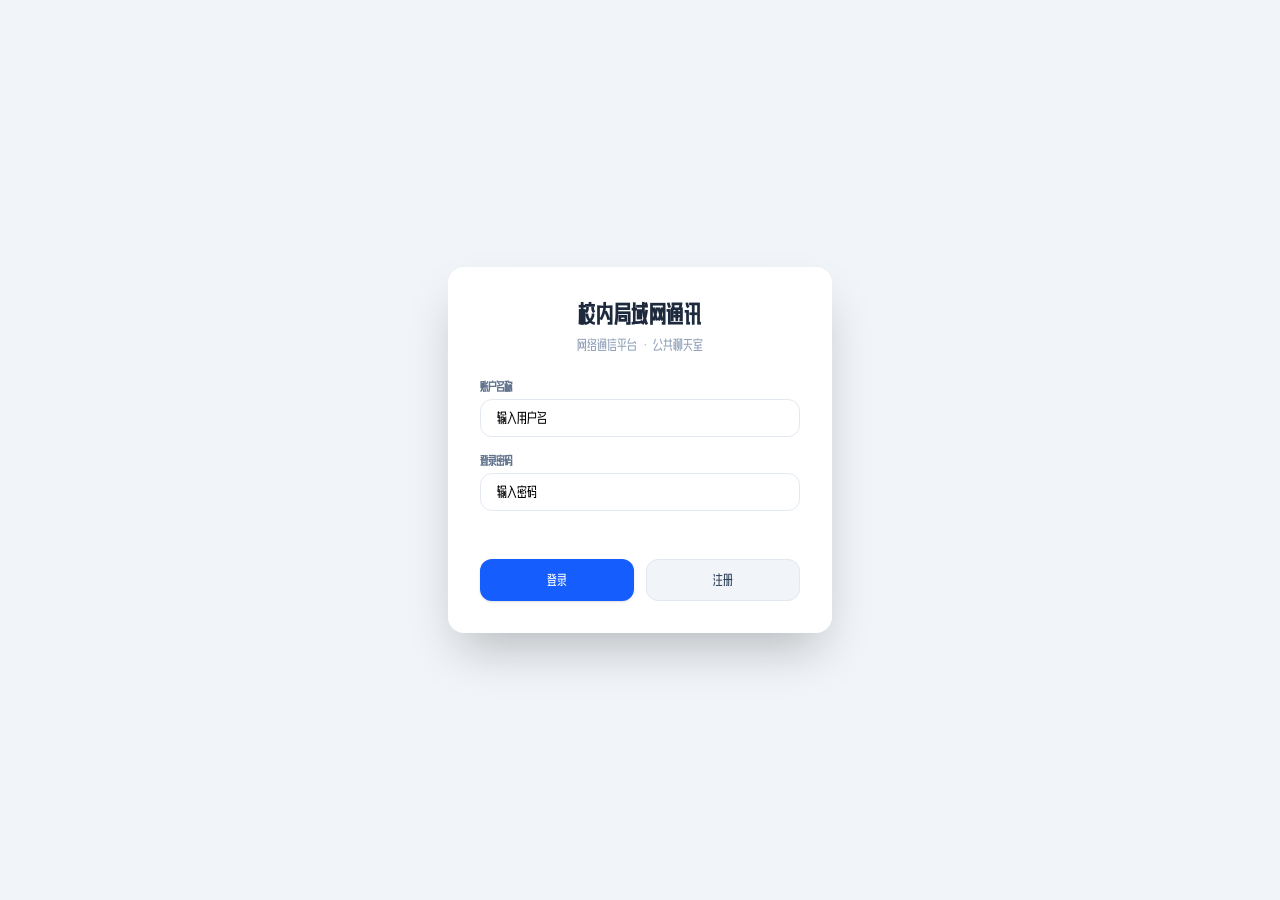
==== commit b8ddf863: "添加网页字体，更新页面元数据，优化上传目录结构，改进页面重载逻辑" ====
--- a/accounts.html
+++ b/accounts.html
@@ -3,11 +3,22 @@
 <head>
     <meta charset="UTF-8">
     <meta name="viewport" content="width=device-width, initial-scale=1.0, viewport-fit=cover, maximum-scale=5.0, user-scalable=yes">
+    <meta http-equiv="Cache-Control" content="no-cache, no-store, must-revalidate">
+    <meta http-equiv="Pragma" content="no-cache">
+    <meta http-equiv="Expires" content="0">
+    <link rel="icon" href="/photos/ico/favicon.ico" type="image/x-icon">
     <title>账户管理</title>
-    <script src="./viewport-adapter.js"></script>
-    <script src="./tailwind.js"></script>
-    <link rel="stylesheet" href="./accounts-desktop.css" media="(min-width: 768px)">
-    <link rel="stylesheet" href="./accounts-mobile.css" media="(max-width: 767px)">
+    <script src="./js/viewport-adapter.js"></script>
+    <script src="./js/tailwind.js"></script>
+    <link rel="stylesheet" href="./css/accounts-desktop.css" media="(min-width: 768px)">
+    <link rel="stylesheet" href="./css/accounts-mobile.css" media="(max-width: 767px)">
+    <script>
+        window.addEventListener('pageshow', function(event) {
+            if (event.persisted) {
+                window.location.reload();
+            }
+        });
+    </script>
 </head>
 <body>
     <button class="btn-back" id="backBtn" onclick="goBack()">
--- a/css/accounts-desktop.css
+++ b/css/accounts-desktop.css
@@ -0,0 +1,280 @@
+/* Desktop CSS - 极致轻奢·垂直毛玻璃个人名片 */
+
+@font-face {
+    font-family: 'Kca';
+    src: url('../ttf/kca.ttf') format('truetype');
+    font-weight: 400;
+    font-style: normal;
+    font-display: swap;
+}
+
+* {
+    margin: 0;
+    padding: 0;
+    box-sizing: border-box;
+}
+
+body {
+    font-family: -apple-system, BlinkMacSystemFont, "SF Pro Display", "Helvetica Neue", sans-serif;
+    background-size: cover;
+    background-position: center;
+    background-attachment: fixed;
+    height: 100vh;
+    display: flex;
+    align-items: center;
+    justify-content: center;
+    overflow: hidden;
+}
+
+/* 彻底告别"无限拉伸的长条"，收束为 400px 黄金比例的精致卡片 */
+.container {
+    background: rgba(255, 255, 255, 0.65);
+    backdrop-filter: blur(24px) saturate(190%);
+    -webkit-backdrop-filter: blur(24px) saturate(190%);
+    border: 1px solid rgba(255, 255, 255, 0.45);
+    border-radius: 28px;
+    padding: 45px 36px 36px 36px;
+    width: 100%;
+    max-width: 400px;
+    box-shadow: 0 30px 70px rgba(0, 0, 0, 0.15), 
+                inset 0 1px 1px rgba(255, 255, 255, 0.4);
+    display: flex;
+    flex-direction: column;
+    gap: 36px;
+    position: relative;
+    animation: fadeInUp 0.6s ease-out forwards;
+}
+
+/* 改为垂直中轴对称布局 */
+.profile-section {
+    display: flex;
+    flex-direction: column;
+    align-items: center;
+    gap: 24px;
+    animation: fadeInUp 0.6s ease-out forwards;
+    animation-delay: 0.2s;
+    opacity: 0;
+}
+
+.avatar-container {
+    flex-shrink: 0;
+    position: relative;
+    animation: fadeInUp 0.6s ease-out forwards;
+    animation-delay: 0.3s;
+    opacity: 0;
+}
+
+.avatar {
+    width: 96px;
+    height: 96px;
+    border-radius: 50%;
+    background: linear-gradient(135deg, #667eea 0%, #764ba2 100%);
+    display: flex;
+    align-items: center;
+    justify-content: center;
+    color: white;
+    font-size: 36px;
+    font-weight: 700;
+    background-size: cover;
+    background-position: center;
+    border: 4px solid rgba(255, 255, 255, 0.9);
+    box-shadow: 0 10px 24px rgba(118, 75, 162, 0.18);
+    transition: transform 0.4s cubic-bezier(0.175, 0.885, 0.32, 1.275);
+}
+
+.avatar:hover {
+    transform: scale(1.04);
+}
+
+/* 文字与输入框全面居中对齐 */
+.info-section {
+    width: 100%;
+    display: flex;
+    flex-direction: column;
+    gap: 16px;
+    text-align: center;
+    animation: fadeInUp 0.6s ease-out forwards;
+    animation-delay: 0.4s;
+    opacity: 0;
+}
+
+.username-label, .signature-label {
+    display: block;
+    font-size: 11px;
+    text-transform: uppercase;
+    letter-spacing: 1.5px;
+    color: rgba(0, 0, 0, 0.4);
+    margin-bottom: 4px;
+}
+
+.username, .signature {
+    font-size: 24px;
+    font-weight: 600;
+    color: #1d1d1f;
+    outline: none;
+    border: none;
+    border-bottom: 1px solid rgba(0, 0, 0, 0.06);
+    background: transparent;
+    width: 100%;
+    padding: 6px 0;
+    text-align: center;
+    transition: border-color 0.3s ease;
+}
+
+.signature {
+    font-size: 14px;
+    color: #515154;
+    font-weight: 400;
+    white-space: nowrap;
+    overflow: hidden;
+    text-overflow: ellipsis;
+}
+
+.username:focus, .signature:focus {
+    border-bottom-color: #667eea;
+    transform: scaleY(1.03); /* Subtle vertical expansion */
+    transition: all 0.2s ease-out; /* Smooth transition for the effect */
+}
+
+/* 按钮组内嵌样式 */
+.button-group {
+    width: 100%;
+    display: flex;
+    flex-direction: column;
+    gap: 12px;
+}
+
+.btn {
+    padding: 12px 16px;
+    border: none;
+    border-radius: 14px;
+    font-size: 14px;
+    font-weight: 600;
+    cursor: pointer;
+    display: flex;
+    align-items: center;
+    justify-content: center;
+    gap: 6px;
+    transition: transform 0.4s cubic-bezier(0.175, 0.885, 0.32, 1.275), 
+                box-shadow 0.3s ease, background-color 0.2s ease;
+}
+
+.btn-modify {
+    background: rgba(255, 255, 255, 0.5);
+    border: 1px solid rgba(0, 0, 0, 0.03);
+    color: #3a3a3c;
+    flex: 1;
+}
+
+.btn-modify:hover {
+    background: #ffffff;
+    transform: translateY(-2px);
+    box-shadow: 0 6px 16px rgba(0, 0, 0, 0.06);
+}
+
+.btn-modify:active {
+    transform: scale(0.96);
+}
+
+.btn-save {
+    background: linear-gradient(135deg, #667eea 0%, #764ba2 100%);
+    color: white;
+    width: 100%;
+    box-shadow: 0 6px 20px rgba(102, 126, 234, 0.2);
+}
+
+.btn-save:hover:not(:disabled) {
+    transform: translateY(-2px);
+    box-shadow: 0 8px 24px rgba(102, 126, 234, 0.4);
+}
+
+.btn-save:disabled {
+    opacity: 0.4;
+    background: #a0aec0;
+    box-shadow: none;
+    cursor: not-allowed;
+}
+
+/* 返回按钮 */
+.btn-back {
+    background: rgba(255, 255, 255, 0.6);
+    backdrop-filter: blur(10px);
+    border: 1px solid rgba(255, 255, 255, 0.4);
+    color: #1d1d1f;
+    position: absolute;
+    top: 24px;
+    left: 24px;
+    width: 44px;
+    height: 44px;
+    display: flex;
+    align-items: center;
+    justify-content: center;
+    border-radius: 14px;
+    box-shadow: 0 4px 12px rgba(0, 0, 0, 0.08);
+    transition: all 0.3s ease;
+}
+
+.btn-back:hover {
+    transform: translateX(-3px);
+    background: #ffffff;
+}
+
+/* 头像小铅笔 */
+.avatar-upload-btn {
+    position: absolute;
+    right: -2px;
+    bottom: -2px;
+    border: 1px solid rgba(255, 255, 255, 0.8);
+    background: rgba(255, 255, 255, 0.9);
+    border-radius: 50%;
+    width: 32px;
+    height: 32px;
+    display: flex;
+    align-items: center;
+    justify-content: center;
+    box-shadow: 0 4px 12px rgba(0, 0, 0, 0.12);
+    cursor: pointer;
+    transition: transform 0.4s cubic-bezier(0.34, 1.56, 0.64, 1);
+}
+
+.avatar-upload-btn:hover {
+    transform: scale(1.15) rotate(15deg);
+}
+
+/* 全局弹窗与等待动效保持高级感 */
+.loading-overlay {
+    position: fixed;
+    inset: 0;
+    background: rgba(10, 10, 12, 0.4);
+    backdrop-filter: blur(8px);
+    z-index: 1000;
+    opacity: 0; /* Initial state for fade-in */
+    visibility: hidden; /* Initial state for fade-in */
+    transition: opacity 0.4s ease, visibility 0.4s ease;
+    display: flex; /* Keep display flex to allow centering */
+    align-items: center;
+    justify-content: center;
+    pointer-events: none; /* Allow interaction with elements behind when hidden */
+}
+.loading-overlay.show {
+    opacity: 1;
+    visibility: visible;
+    pointer-events: auto; /* Enable interaction with overlay when shown */
+}
+.spinner { width: 40px; height: 40px; border: 4px solid rgba(255,255,255,0.2); border-top: 4px solid #667eea; border-radius: 50%; animation: spin 0.8s linear infinite; }
+@keyframes spin { to { transform: rotate(360deg); } }
+.toast { position: fixed; bottom: 30px; left: 50%; transform: translate(-50%, 30px); background: rgba(26, 26, 26, 0.9); color: white; padding: 12px 24px; border-radius: 12px; opacity: 0; transition: all 0.3s ease; z-index: 999; }
+.toast.show { opacity: 1; transform: translate(-50%, 0); }
+.toast.success { background: #34c759; }
+.toast.error { background: #ff3b30; }
+
+@keyframes fadeInUp {
+    from {
+        opacity: 0;
+        transform: translateY(20px);
+    }
+    to {
+        opacity: 1;
+        transform: translateY(0);
+    }
+}
--- a/css/accounts-mobile.css
+++ b/css/accounts-mobile.css
@@ -0,0 +1,298 @@
+/* Mobile CSS - 账户管理页手机版高级样式 */
+
+@font-face {
+    font-family: 'Kca';
+    src: url('../ttf/kca.ttf') format('truetype');
+    font-weight: 400;
+    font-style: normal;
+    font-display: swap;
+}
+
+* {
+    margin: 0;
+    padding: 0;
+    box-sizing: border-box;
+}
+
+html, body {
+    width: 100%;
+    min-height: 100%;
+}
+
+body {
+    font-family: -apple-system, BlinkMacSystemFont, "SF Pro Text", "Segoe UI", Roboto, sans-serif;
+    background-size: cover;
+    background-position: center;
+    background-attachment: scroll;
+    min-height: 100vh;
+    display: flex;
+    flex-direction: column; /* 核心修复：强制垂直沙漏排版 */
+    align-items: center;    /* 核心修复：保证容器完美居中 */
+    justify-content: flex-start;
+    padding: 84px 20px 40px 20px; /* 留出顶部固定返回键的呼吸空间 */
+    gap: 20px;
+}
+
+/* 移动端轻量毛玻璃 */
+.container {
+    background: rgba(255, 255, 255, 0.75);
+    backdrop-filter: blur(20px) saturate(180%);
+    -webkit-backdrop-filter: blur(20px) saturate(180%);
+    border: 1px solid rgba(255, 255, 255, 0.5);
+    border-radius: 20px;
+    padding: 24px;
+    width: 100%;
+    max-width: 100%;
+    box-shadow: 0 12px 32px rgba(0, 0, 0, 0.12);
+}
+
+.profile-section {
+    display: flex;
+    flex-direction: column;
+    align-items: center;
+    gap: 16px;
+}
+
+.avatar-container {
+    flex-shrink: 0;
+    position: relative;
+}
+
+.avatar {
+    width: 76px;
+    height: 76px;
+    border-radius: 50%;
+    background: linear-gradient(135deg, #667eea 0%, #764ba2 100%);
+    display: flex;
+    align-items: center;
+    justify-content: center;
+    color: white;
+    font-size: 28px;
+    font-weight: 700;
+    background-size: cover;
+    background-position: center;
+    border: 3px solid #fff;
+    box-shadow: 0 6px 20px rgba(0, 0, 0, 0.1);
+}
+
+.info-section {
+    width: 100%;
+    display: flex;
+    flex-direction: column;
+    gap: 12px;
+}
+
+.username-container, .signature-container {
+    width: 100%;
+    display: flex;
+    flex-direction: column;
+    align-items: center;
+}
+
+.username-label, .signature-label {
+    display: block;
+    font-size: 11px;
+    color: rgba(0, 0, 0, 0.35);
+    letter-spacing: 0.5px;
+    margin-bottom: 2px;
+}
+
+.username {
+    font-size: 20px;
+    font-weight: 600;
+    color: #1d1d1f;
+    text-align: center;
+    outline: none;
+    border: none;
+    border-bottom: 1px solid rgba(0, 0, 0, 0.04);
+    background: transparent;
+    width: 80%;
+    padding: 6px 0;
+    transition: border-color 0.3s ease;
+}
+
+.username:focus {
+    border-bottom-color: #667eea;
+}
+
+.signature {
+    font-size: 13px;
+    color: #6b7280;
+    outline: none;
+    border: none;
+    border-bottom: 1px solid rgba(0, 0, 0, 0.04);
+    background: transparent;
+    width: 90%;
+    padding: 6px 0;
+    text-align: center;
+    transition: border-color 0.3s ease;
+}
+
+.signature:focus {
+    border-bottom-color: #667eea;
+}
+
+/* 移动端自适应按钮组 */
+.button-group {
+    width: 100%;
+    display: flex;
+    flex-direction: column; /* 纵向排列更符合全面屏大手机的单手操作习惯 */
+    gap: 12px;
+}
+
+/* 按钮尺寸与间距精调 */
+.button-group > div {
+    display: flex;
+    width: 100%;
+    gap: 12px;
+}
+
+.btn {
+    padding: 14px 16px;
+    border: none;
+    border-radius: 14px;
+    font-size: 14px;
+    font-weight: 600;
+    display: flex;
+    align-items: center;
+    justify-content: center;
+    gap: 6px;
+    -webkit-tap-highlight-color: transparent; /* 清除移动端点击高亮 */
+}
+
+.btn-modify {
+    background: rgba(255, 255, 255, 0.8);
+    border: 1px solid rgba(255, 255, 255, 0.6);
+    color: #3a3a3c;
+    flex: 1;
+    transition: transform 0.3s cubic-bezier(0.25, 1, 0.5, 1),
+                background-color 0.2s ease,
+                box-shadow 0.3s ease;
+}
+
+.btn-modify:active {
+    background: rgba(242, 242, 247, 0.95);
+    transform: scale(0.94) translateY(1px);
+    box-shadow: 0 2px 6px rgba(0, 0, 0, 0.04), 
+                inset 0 1px 3px rgba(0, 0, 0, 0.03);
+    transition: transform 0.05s linear;
+}
+
+.btn-save {
+    background: linear-gradient(135deg, #667eea 0%, #764ba2 100%);
+    color: white;
+    width: 100%;
+    box-shadow: 0 4px 16px rgba(102, 126, 234, 0.25);
+}
+
+.btn-save:active:not(:disabled) {
+    transform: scale(0.98);
+    opacity: 0.9;
+}
+
+.btn-save:disabled {
+    background: #c7c7cc;
+    color: #f2f2f7;
+    box-shadow: none;
+    opacity: 0.6;
+}
+
+/* 返回按钮全面屏安全区适配 */
+.btn-back {
+    background: rgba(255, 255, 255, 0.8);
+    backdrop-filter: blur(10px);
+    -webkit-backdrop-filter: blur(10px);
+    border: 1px solid rgba(0, 0, 0, 0.05);
+    color: #1d1d1f;
+    position: fixed;
+    top: calc(12px + env(safe-area-inset-top)); /* 智能规避刘海屏/挖孔屏区域 */
+    left: 16px;
+    width: 40px;
+    height: 40px;
+    display: flex;
+    align-items: center;
+    justify-content: center;
+    border-radius: 12px;
+    box-shadow: 0 4px 12px rgba(0, 0, 0, 0.1);
+    z-index: 10;
+}
+
+.avatar-upload-btn {
+    position: absolute;
+    right: -2px;
+    bottom: -2px;
+    border: 1px solid rgba(0,0,0,0.05);
+    background: #fff;
+    border-radius: 50%;
+    width: 28px;
+    height: 28px;
+    display: flex;
+    align-items: center;
+    justify-content: center;
+    box-shadow: 0 4px 10px rgba(0, 0, 0, 0.15);
+    font-size: 12px;
+    transition: transform 0.3s cubic-bezier(0.34, 1.56, 0.64, 1), 
+                box-shadow 0.2s ease;
+}
+
+.avatar-upload-btn:active {
+    transform: scale(0.85) rotate(10deg);
+    background: #e5e5ea;
+    box-shadow: 0 2px 6px rgba(0, 0, 0, 0.1);
+    transition: transform 0.05s ease;
+}
+
+.loading-overlay {
+    display: none;
+    position: fixed;
+    inset: 0;
+    background: rgba(0, 0, 0, 0.4);
+    backdrop-filter: blur(5px);
+    z-index: 1000;
+}
+
+.loading-overlay.show {
+    display: flex;
+    align-items: center;
+    justify-content: center;
+}
+
+.spinner {
+    width: 36px;
+    height: 36px;
+    border: 3px solid rgba(255, 255, 255, 0.3);
+    border-top: 3px solid white;
+    border-radius: 50%;
+    animation: spin 0.8s linear infinite;
+}
+
+@keyframes spin {
+    to { transform: rotate(360deg); }
+}
+
+.toast {
+    position: fixed;
+    left: 20px;
+    right: 20px;
+    bottom: calc(20px + env(safe-area-inset-bottom));
+    background: rgba(0, 0, 0, 0.85);
+    backdrop-filter: blur(10px);
+    color: white;
+    padding: 14px 16px;
+    border-radius: 14px;
+    opacity: 0;
+    transform: translateY(20px);
+    transition: all 0.3s cubic-bezier(0.1, 0.8, 0.3, 1);
+    z-index: 999;
+    text-align: center;
+    font-size: 13px;
+    box-shadow: 0 8px 24px rgba(0,0,0,0.15);
+}
+
+.toast.show {
+    opacity: 1;
+    transform: translateY(0);
+}
+
+.toast.success { background: #34c759; }
+.toast.error { background: #ff3b30; }
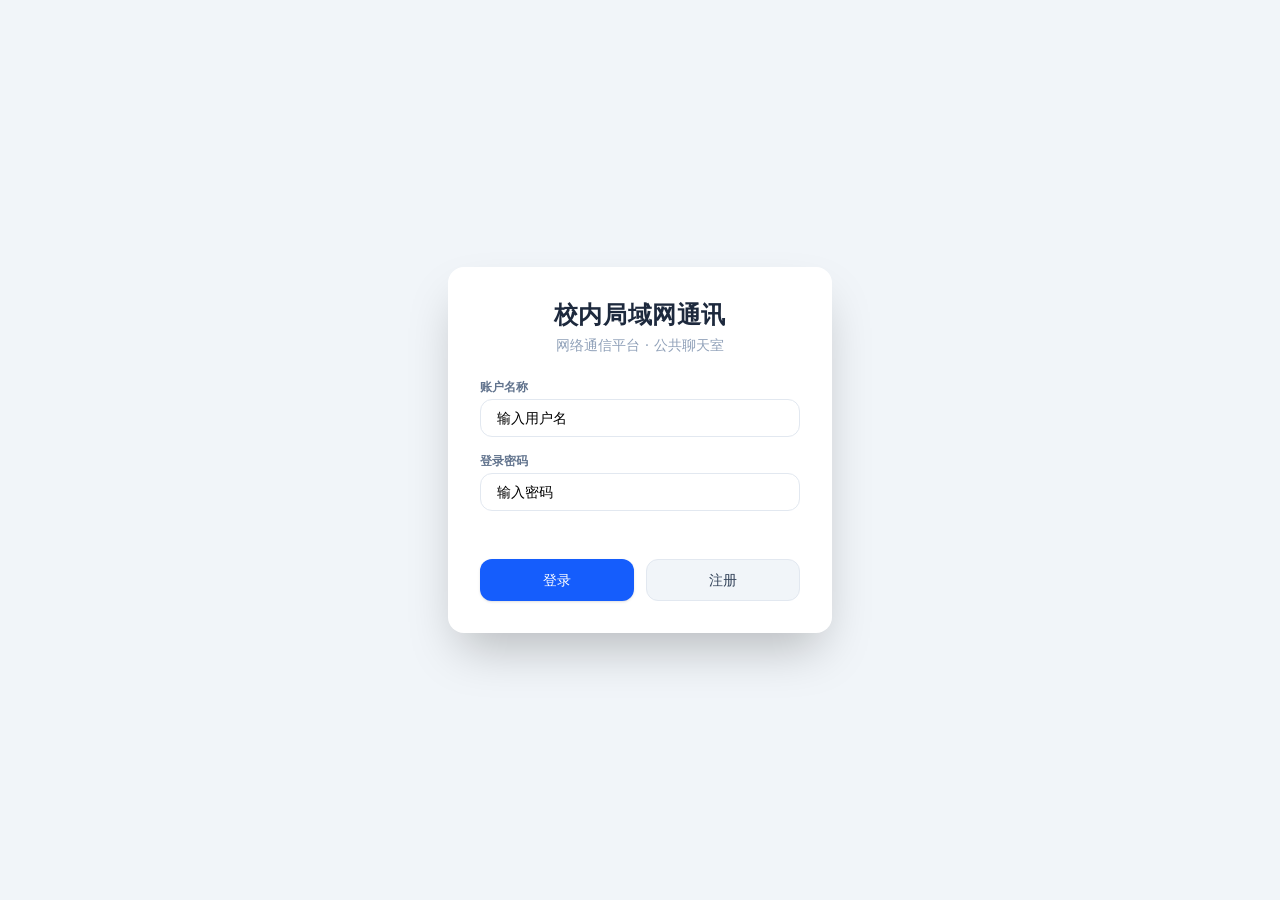
==== commit 26e66326: "功能: 添加用户屏蔽功能，优化好友申请处理逻辑，改进模态框动画效果" ====
--- a/accounts.html
+++ b/accounts.html
@@ -72,6 +72,14 @@
         let avatarFile = null;
         let originalUsername = '';
 
+        function applyProfileBackground(backgroundUrl) {
+            const hasBackground = !!backgroundUrl && backgroundUrl !== 'none';
+            document.body.style.backgroundImage = hasBackground ? `url("${backgroundUrl}")` : 'none';
+            document.body.style.backgroundSize = hasBackground ? 'cover' : '';
+            document.body.style.backgroundPosition = hasBackground ? 'center' : '';
+            document.body.style.backgroundRepeat = hasBackground ? 'no-repeat' : '';
+        }
+
         function checkForChanges() {
             const saveBtn = document.getElementById('saveBtn');
             if (!saveBtn) return;
@@ -129,12 +137,14 @@
                     originalUsername = user.username;
                     document.getElementById('signature').value = user.signature || '';
 
-                    // 设置背景
-                    if (user.background_url) {
-                        document.body.style.backgroundImage = `url('${user.background_url}')`;
-                    } else {
-                        document.body.style.background = 'linear-gradient(135deg, #667eea 0%, #764ba2 100%)';
-                    }
+                    // accounts 页面不应直接套用全局网页背景，保持界面默认背景
+                    document.body.style.backgroundImage = 'none';
+                    document.body.style.backgroundColor = '#f3f4f6';
+                    document.body.style.backgroundAttachment = 'scroll';
+                    document.body.style.backgroundRepeat = 'repeat';
+                    document.body.style.backgroundSize = 'auto';
+
+                    applyProfileBackground(user.background_url || '');
 
                     // 设置头像
                     const avatarEl = document.getElementById('avatarImg');
@@ -370,10 +380,10 @@
                 return;
             }
 
-            // 预览背景
+            // 只在账户卡片容器内预览，不污染整页背景
             const reader = new FileReader();
             reader.onload = (e) => {
-                document.body.style.backgroundImage = `url('${e.target.result}')`;
+                applyProfileBackground(e.target.result);
                 backgroundFile = file;
                 checkForChanges();
             };
--- a/css/accounts-desktop.css
+++ b/css/accounts-desktop.css
@@ -1,12 +1,4 @@
 /* Desktop CSS - 极致轻奢·垂直毛玻璃个人名片 */
-
-@font-face {
-    font-family: 'Kca';
-    src: url('../ttf/kca.ttf') format('truetype');
-    font-weight: 400;
-    font-style: normal;
-    font-display: swap;
-}
 
 * {
     margin: 0;
@@ -29,6 +21,10 @@
 /* 彻底告别"无限拉伸的长条"，收束为 400px 黄金比例的精致卡片 */
 .container {
     background: rgba(255, 255, 255, 0.65);
+    background-image: none;
+    background-size: cover;
+    background-position: center;
+    background-repeat: no-repeat;
     backdrop-filter: blur(24px) saturate(190%);
     -webkit-backdrop-filter: blur(24px) saturate(190%);
     border: 1px solid rgba(255, 255, 255, 0.45);
--- a/css/accounts-mobile.css
+++ b/css/accounts-mobile.css
@@ -1,12 +1,4 @@
 /* Mobile CSS - 账户管理页手机版高级样式 */
-
-@font-face {
-    font-family: 'Kca';
-    src: url('../ttf/kca.ttf') format('truetype');
-    font-weight: 400;
-    font-style: normal;
-    font-display: swap;
-}
 
 * {
     margin: 0;
@@ -36,6 +28,10 @@
 /* 移动端轻量毛玻璃 */
 .container {
     background: rgba(255, 255, 255, 0.75);
+    background-image: none;
+    background-size: cover;
+    background-position: center;
+    background-repeat: no-repeat;
     backdrop-filter: blur(20px) saturate(180%);
     -webkit-backdrop-filter: blur(20px) saturate(180%);
     border: 1px solid rgba(255, 255, 255, 0.5);
